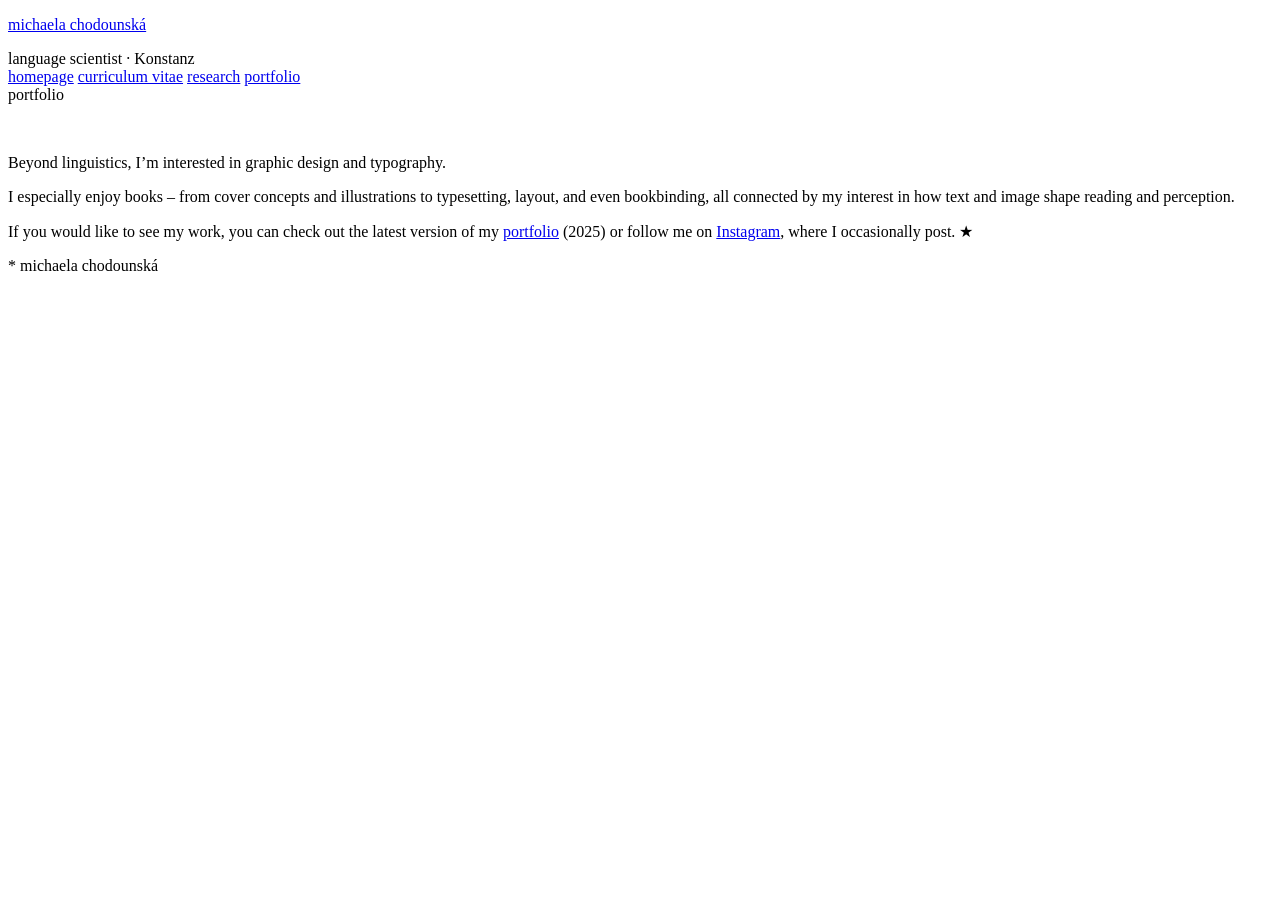
==== portfolio.html @ 99e577c2 "Add files via upload" ====
<!doctype html>
<html lang="en">
<head>
<meta charset="utf-8">
<meta name="viewport" content="width=device-width, initial-scale=1">
<title>portfolio — michaela chodounská</title>
<meta name="description" content="Graphic design and typography work by Michaela Chodounská.">
<link rel="preconnect" href="https://fonts.googleapis.com">
<link rel="preconnect" href="https://fonts.gstatic.com" crossorigin>
<link href="https://fonts.googleapis.com/css2?family=Fraunces:ital,opsz,wght@0,9..144,400;0,9..144,600;1,9..144,500&family=Inter:wght@400;500&family=IBM+Plex+Mono:wght@400;500&display=swap" rel="stylesheet">
<link rel="stylesheet" href="css/style.css">
</head>
<body>

<header class="site-header wrap">
  <p class="site-title"><a href="index.html">michaela chodounská</a></p>
  <span class="kicker">language scientist · Konstanz</span>
  <nav class="site-nav" aria-label="Primary">
    <a href="index.html">homepage</a>
    <a href="https://drive.google.com/file/d/1JT6vEESRRTLKnt_qKdF50mEAXDimj4wN/view?usp=sharing">curriculum vitae</a>
    <a href="research.html">research</a>
    <a href="portfolio.html" aria-current="page">portfolio</a>
  </nav>
</header>

<main class="wrap">

  <span class="tag">portfolio</span>

  <figure>
    <img src="assets/portfolio-1.jpg" alt="">
  </figure>

  <p class="lede">Beyond linguistics, I&rsquo;m interested in graphic design and typography.</p>

  <p>I especially enjoy books &ndash; from cover concepts and illustrations to typesetting, layout, and even bookbinding, all connected by my interest in how text and image shape reading and perception.</p>

  <p>If you would like to see my work, you can check out the latest version of my <a href="https://drive.google.com/file/d/1Y7jTH3RD_hRSAv4AWjXNLUqJDQShPltS/view?usp=sharing">portfolio</a> (2025) or follow me on <a href="https://www.instagram.com/slovce.m/?hl=cs">Instagram</a>, where I occasionally post. &#9733;</p>

</main>

<footer class="wrap">
  <span class="star">*</span> michaela chodounská
</footer>

</body>
</html>
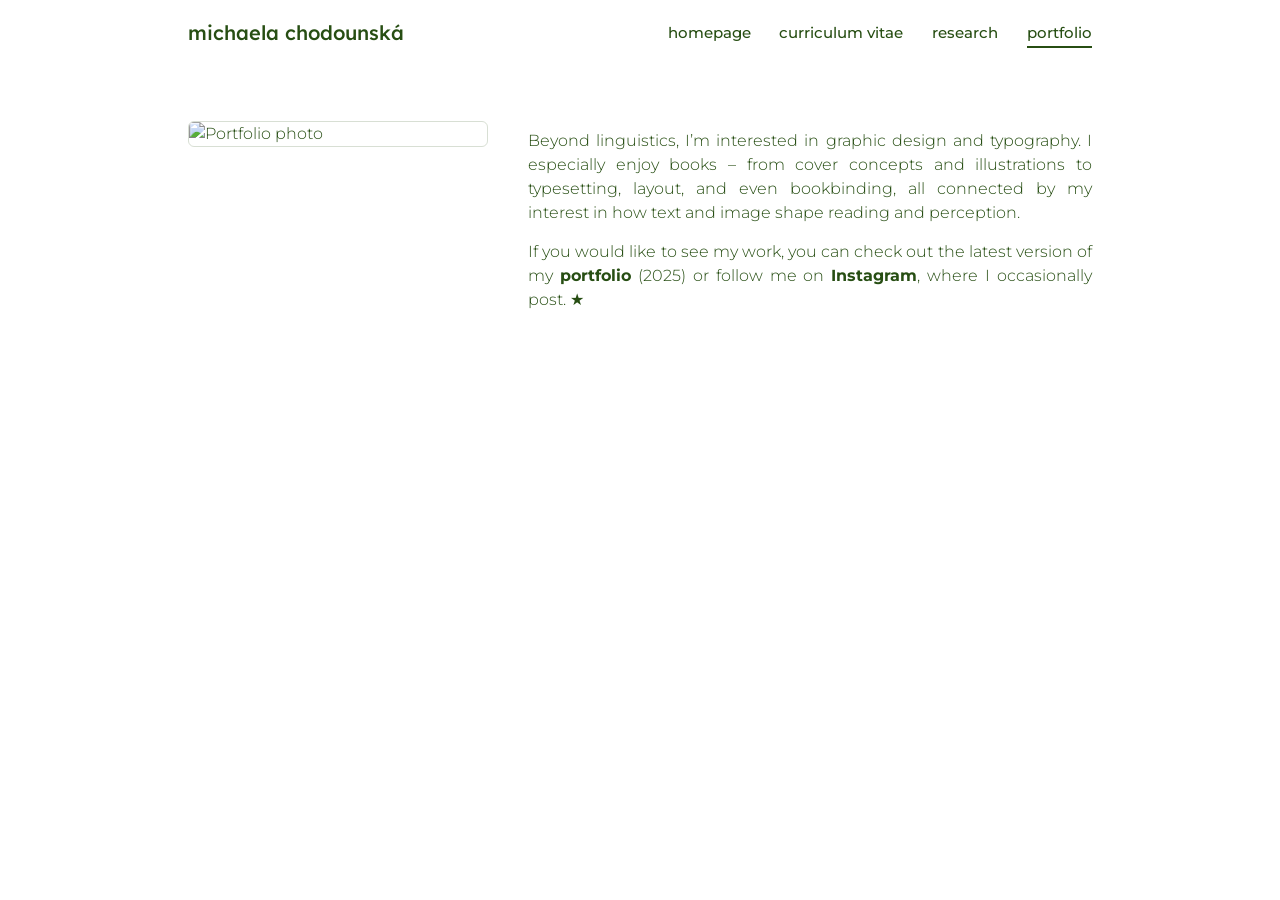
==== commit 92888b35: "Add files via upload" ====
--- a/portfolio.html
+++ b/portfolio.html
@@ -1,47 +1,42 @@
-<!doctype html>
+<!DOCTYPE html>
 <html lang="en">
 <head>
-<meta charset="utf-8">
+<meta charset="UTF-8">
 <meta name="viewport" content="width=device-width, initial-scale=1">
-<title>portfolio — michaela chodounská</title>
-<meta name="description" content="Graphic design and typography work by Michaela Chodounská.">
-<link rel="preconnect" href="https://fonts.googleapis.com">
-<link rel="preconnect" href="https://fonts.gstatic.com" crossorigin>
-<link href="https://fonts.googleapis.com/css2?family=Fraunces:ital,opsz,wght@0,9..144,400;0,9..144,600;1,9..144,500&family=Inter:wght@400;500&family=IBM+Plex+Mono:wght@400;500&display=swap" rel="stylesheet">
-<link rel="stylesheet" href="css/style.css">
+<title>michaela chodounská - portfolio</title>
+<link rel="stylesheet" href="style.css">
 </head>
 <body>
 
-<header class="site-header wrap">
-  <p class="site-title"><a href="index.html">michaela chodounská</a></p>
-  <span class="kicker">language scientist · Konstanz</span>
-  <nav class="site-nav" aria-label="Primary">
-    <a href="index.html">homepage</a>
-    <a href="https://drive.google.com/file/d/1JT6vEESRRTLKnt_qKdF50mEAXDimj4wN/view?usp=sharing">curriculum vitae</a>
-    <a href="research.html">research</a>
-    <a href="portfolio.html" aria-current="page">portfolio</a>
-  </nav>
+<header class="site-header">
+  <div class="header-inner">
+    <a class="brand" href="index.html">
+      <span>michaela chodounská</span>
+    </a>
+    <nav class="site-nav" aria-label="Main">
+      <ul>
+        <li><a href="index.html">homepage</a></li>
+        <li><a href="cv.pdf">curriculum vitae</a></li>
+        <li><a href="research.html">research</a></li>
+        <li><a href="portfolio.html" aria-current="page">portfolio</a></li>
+      </ul>
+    </nav>
+  </div>
 </header>
 
-<main class="wrap">
+<main>
+  <div class="two-col">
+    <div class="photo-col">
+      <img src="images/portfolio-photo.jpg" alt="Portfolio photo">
+    </div>
 
-  <span class="tag">portfolio</span>
+    <div class="text-col">
+      <p class="lede">Beyond linguistics, I&rsquo;m interested in graphic design and typography. I especially enjoy books &ndash; from cover concepts and illustrations to typesetting, layout, and even bookbinding, all connected by my interest in how text and image shape reading and perception.</p>
 
-  <figure>
-    <img src="assets/portfolio-1.jpg" alt="">
-  </figure>
-
-  <p class="lede">Beyond linguistics, I&rsquo;m interested in graphic design and typography.</p>
-
-  <p>I especially enjoy books &ndash; from cover concepts and illustrations to typesetting, layout, and even bookbinding, all connected by my interest in how text and image shape reading and perception.</p>
-
-  <p>If you would like to see my work, you can check out the latest version of my <a href="https://drive.google.com/file/d/1Y7jTH3RD_hRSAv4AWjXNLUqJDQShPltS/view?usp=sharing">portfolio</a> (2025) or follow me on <a href="https://www.instagram.com/slovce.m/?hl=cs">Instagram</a>, where I occasionally post. &#9733;</p>
-
+      <p>If you would like to see my work, you can check out the latest version of my <a class="underline-link" href="https://drive.google.com/file/d/1Y7jTH3RD_hRSAv4AWjXNLUqJDQShPltS/view?usp=sharing">portfolio</a> (2025) or follow me on <a class="underline-link" href="https://www.instagram.com/slovce.m/?hl=cs">Instagram</a>, where I occasionally post. &#9733;</p>
+    </div>
+  </div>
 </main>
-
-<footer class="wrap">
-  <span class="star">*</span> michaela chodounská
-</footer>
 
 </body>
 </html>
--- a/style.css
+++ b/style.css
@@ -0,0 +1,246 @@
+@import url('https://fonts.googleapis.com/css2?family=Lexend:wght@400;500;600&family=Montserrat:wght@300;400;500;700&display=swap');
+
+:root {
+  --green: #274e13;
+  --green-soft: rgba(39, 78, 19, 0.72);
+  --bg: #ffffff;
+  --rule: rgba(39, 78, 19, 0.18);
+  --rule-strong: rgba(39, 78, 19, 0.4);
+  --max: 1000px;
+}
+
+* { box-sizing: border-box; }
+
+body {
+  margin: 0;
+  background: var(--bg);
+  color: var(--green);
+  font-family: 'Montserrat', Arial, sans-serif;
+  font-weight: 300;
+  font-size: 12pt;
+  line-height: 1.5;
+  -webkit-font-smoothing: antialiased;
+}
+
+a {
+  color: inherit;
+  text-decoration: none;
+}
+a.underline-link {
+  font-weight: 700;
+}
+a.underline-link:hover { text-decoration: underline; }
+
+a:focus-visible, button:focus-visible {
+  outline: 2px solid var(--green);
+  outline-offset: 2px;
+}
+
+h1, h2 {
+  font-family: 'Lexend', Arial, sans-serif;
+  font-weight: 500;
+  margin: 0;
+  color: var(--green);
+}
+
+/* ---------- Header ---------- */
+.header-inner {
+  max-width: var(--max);
+  margin: 0 auto;
+  padding: 1.1rem clamp(1.25rem, 4vw, 3rem);
+  display: flex;
+  align-items: center;
+  justify-content: space-between;
+  flex-wrap: wrap;
+  gap: 1rem 2rem;
+}
+
+.brand {
+  display: flex;
+  align-items: center;
+  gap: 0.7rem;
+}
+
+.brand img {
+  width: 38px;
+  height: 38px;
+  border-radius: 50%;
+  object-fit: cover;
+  border: 1px solid var(--rule);
+}
+
+.brand span {
+  font-family: 'Lexend', Arial, sans-serif;
+  font-weight: 500;
+  font-size: 15pt;
+}
+
+nav.site-nav ul {
+  list-style: none;
+  display: flex;
+  flex-wrap: wrap;
+  gap: 0.5rem 1.8rem;
+  margin: 0;
+  padding: 0;
+}
+
+nav.site-nav a {
+  font-family: 'Montserrat', Arial, sans-serif;
+  font-weight: 500;
+  font-size: 11.5pt;
+  padding: 0.3rem 0;
+  border-bottom: 2px solid transparent;
+}
+
+nav.site-nav a:hover {
+  border-bottom-color: var(--green-soft);
+}
+
+nav.site-nav a[aria-current="page"] {
+  border-bottom-color: var(--green);
+}
+
+/* ---------- Main ---------- */
+main {
+  max-width: var(--max);
+  margin: 0 auto;
+  padding: clamp(2rem, 5vw, 3.5rem) clamp(1.25rem, 4vw, 3rem) 4rem;
+}
+
+.hero {
+  display: grid;
+  grid-template-columns: minmax(0, 1fr) 300px;
+  gap: 2.5rem;
+  align-items: start;
+  margin-bottom: 1rem;
+}
+
+@media (max-width: 720px) {
+  .hero {
+    grid-template-columns: 1fr;
+  }
+  .hero .portrait-wrap {
+    order: -1;
+  }
+}
+
+.portrait-wrap img {
+  width: 100%;
+  border-radius: 6px;
+  border: 1px solid var(--rule);
+  display: block;
+}
+
+/* Two-column page: left column photo only, right column all text */
+.two-col {
+  display: grid;
+  grid-template-columns: 300px minmax(0, 1fr);
+  gap: 2.5rem;
+  align-items: start;
+}
+
+@media (max-width: 720px) {
+  .two-col {
+    grid-template-columns: 1fr;
+  }
+  .two-col .photo-col {
+    order: -1;
+  }
+}
+
+.photo-col img {
+  width: 100%;
+  border-radius: 6px;
+  border: 1px solid var(--rule);
+  display: block;
+  position: sticky;
+  top: 2rem;
+}
+
+.signature-wrap {
+  margin-top: 2rem;
+}
+.signature-wrap img {
+  max-width: 260px;
+  width: 100%;
+  display: block;
+}
+
+/* Two equal text columns (research, etc.) */
+.two-col-text {
+  display: grid;
+  grid-template-columns: 1fr 1fr;
+  gap: 3rem;
+  align-items: start;
+}
+
+@media (max-width: 720px) {
+  .two-col-text {
+    grid-template-columns: 1fr;
+  }
+}
+
+.col-lists .section-title {
+  font-size: 17pt;
+}
+
+.subsection {
+  border-left: 2px solid var(--rule-strong);
+  padding-left: 1.1rem;
+  margin-bottom: 2rem;
+}
+.subsection:last-child {
+  margin-bottom: 0;
+}
+
+h1.page-title {
+  font-size: 26pt;
+  margin-bottom: 0.75rem;
+}
+
+h2.section-title {
+  font-size: 15pt;
+  margin: 2.5rem 0 0.6rem;
+}
+
+p {
+  text-align: justify;
+  margin: 0 0 0.9rem;
+}
+
+.lede {
+  margin-top: 0.5rem;
+}
+
+.bold {
+  font-weight: 700;
+}
+
+section.block {
+  margin-top: 1.5rem;
+}
+
+.entry {
+  margin-bottom: 1.3rem;
+}
+.entry .when {
+  display: block;
+  font-family: 'Helvetica Neue', Arial, sans-serif;
+  font-weight: 300;
+  font-size: 9pt;
+  color: var(--green-soft);
+  margin-bottom: 0.15rem;
+}
+.entry .venue {
+  font-size: 10.5pt;
+  color: var(--green-soft);
+}
+
+footer.site-footer {
+  text-align: center;
+  font-family: 'Helvetica Neue', Arial, sans-serif;
+  font-weight: 300;
+  font-size: 8pt;
+  color: var(--green-soft);
+  padding: 2rem 1rem 3rem;
+}
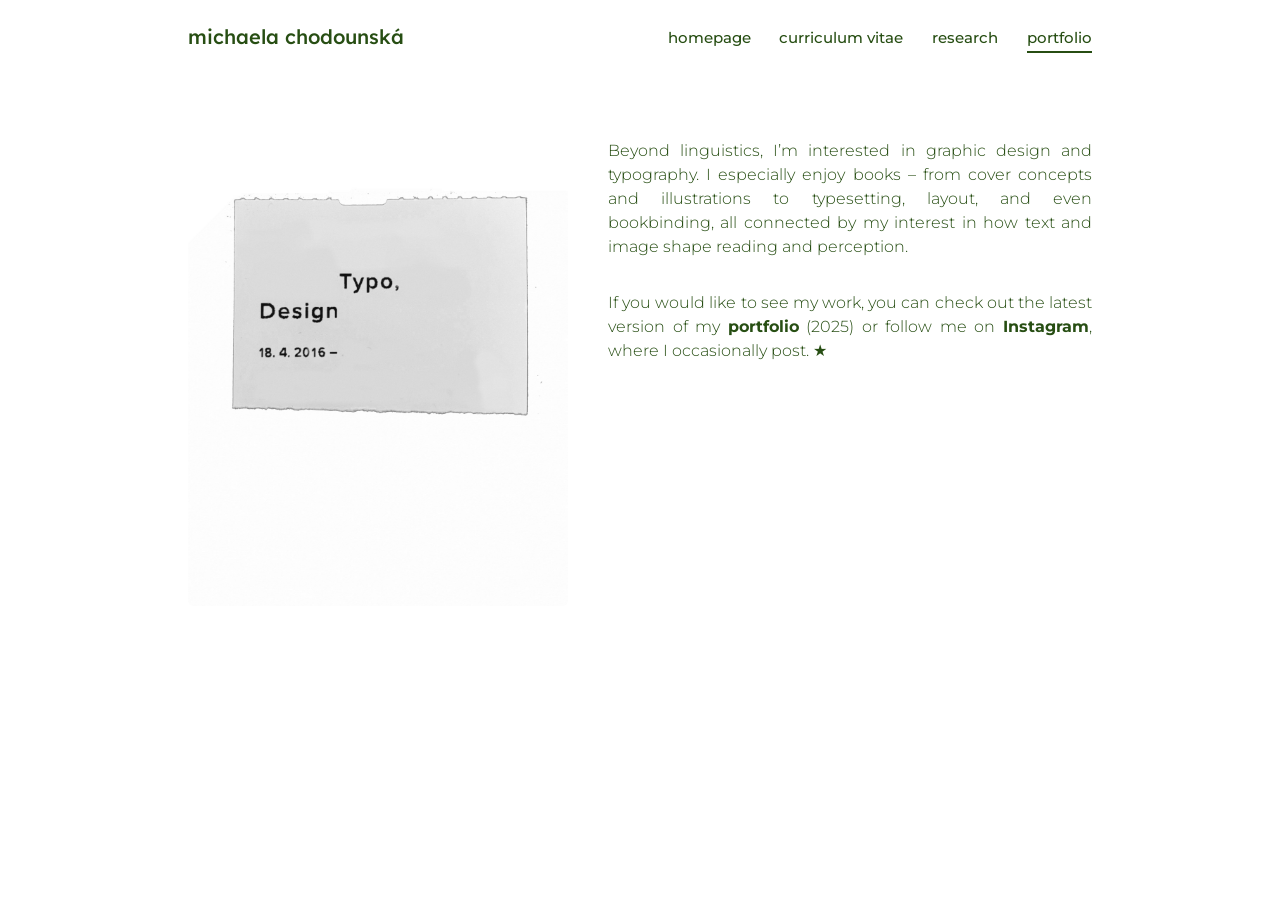
==== commit 92d9d239: "Update portfolio.html" ====
--- a/portfolio.html
+++ b/portfolio.html
@@ -4,6 +4,7 @@
 <meta charset="UTF-8">
 <meta name="viewport" content="width=device-width, initial-scale=1">
 <title>michaela chodounská - portfolio</title>
+<link rel="icon" type="image/png" href="images/favicon.png">
 <link rel="stylesheet" href="style.css">
 </head>
 <body>
--- a/style.css
+++ b/style.css
@@ -47,7 +47,7 @@
 .header-inner {
   max-width: var(--max);
   margin: 0 auto;
-  padding: 1.1rem clamp(1.25rem, 4vw, 3rem);
+  padding: 1.4rem clamp(1.25rem, 4vw, 3rem);
   display: flex;
   align-items: center;
   justify-content: space-between;
@@ -64,9 +64,7 @@
 .brand img {
   width: 38px;
   height: 38px;
-  border-radius: 50%;
   object-fit: cover;
-  border: 1px solid var(--rule);
 }
 
 .brand span {
@@ -134,7 +132,7 @@
 /* Two-column page: left column photo only, right column all text */
 .two-col {
   display: grid;
-  grid-template-columns: 300px minmax(0, 1fr);
+  grid-template-columns: 380px minmax(0, 1fr);
   gap: 2.5rem;
   align-items: start;
 }
@@ -151,7 +149,6 @@
 .photo-col img {
   width: 100%;
   border-radius: 6px;
-  border: 1px solid var(--rule);
   display: block;
   position: sticky;
   top: 2rem;
@@ -159,11 +156,12 @@
 
 .signature-wrap {
   margin-top: 2rem;
+  text-align: center;
 }
 .signature-wrap img {
-  max-width: 260px;
+  max-width: 320px;
   width: 100%;
-  display: block;
+  display: inline-block;
 }
 
 /* Two equal text columns (research, etc.) */
@@ -210,6 +208,7 @@
 
 .lede {
   margin-top: 0.5rem;
+  margin-bottom: 2rem;
 }
 
 .bold {
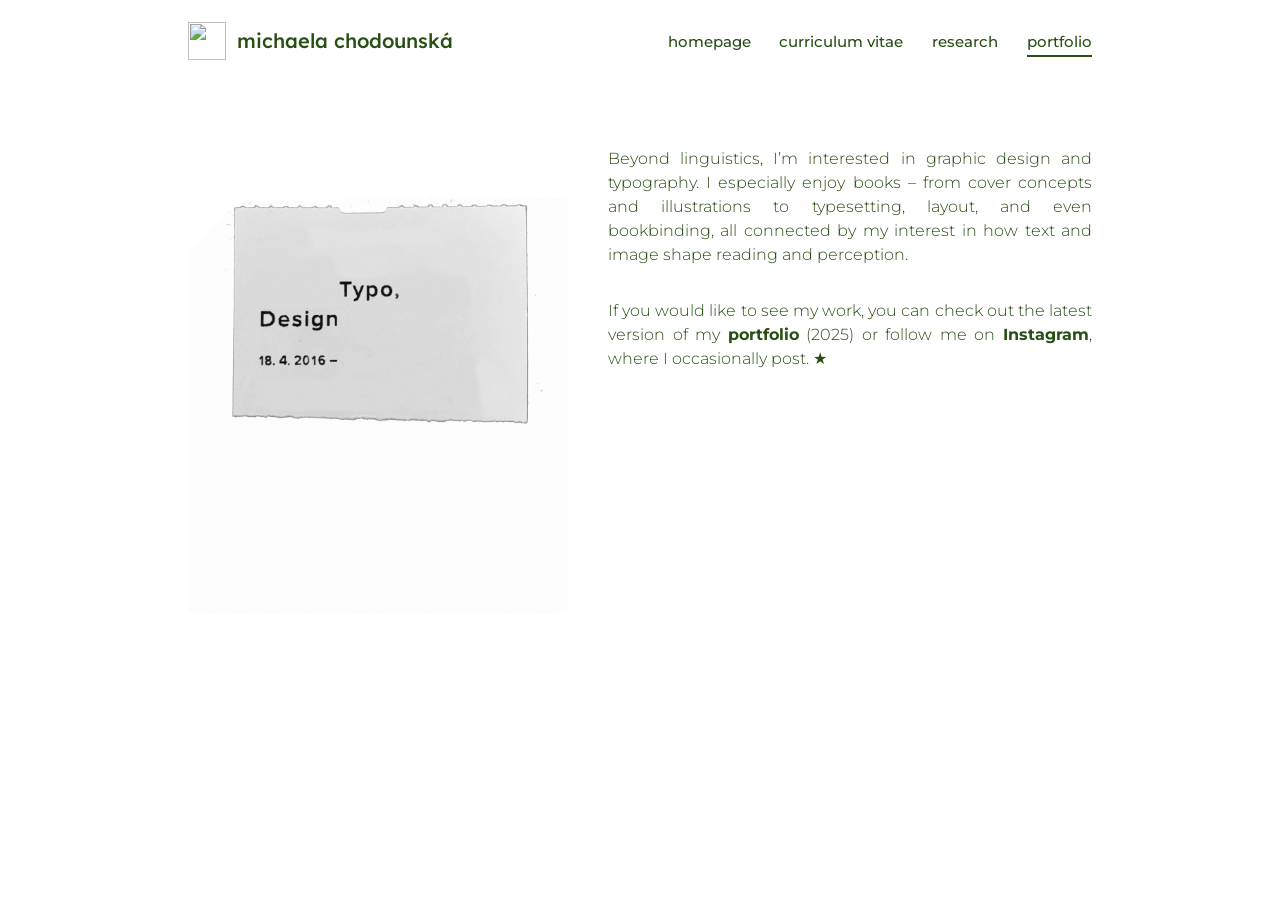
==== commit 67a34f38: "Update portfolio.html" ====
--- a/portfolio.html
+++ b/portfolio.html
@@ -12,6 +12,7 @@
 <header class="site-header">
   <div class="header-inner">
     <a class="brand" href="index.html">
+      <img src="images/header-logo.jpg" alt="">
       <span>michaela chodounská</span>
     </a>
     <nav class="site-nav" aria-label="Main">
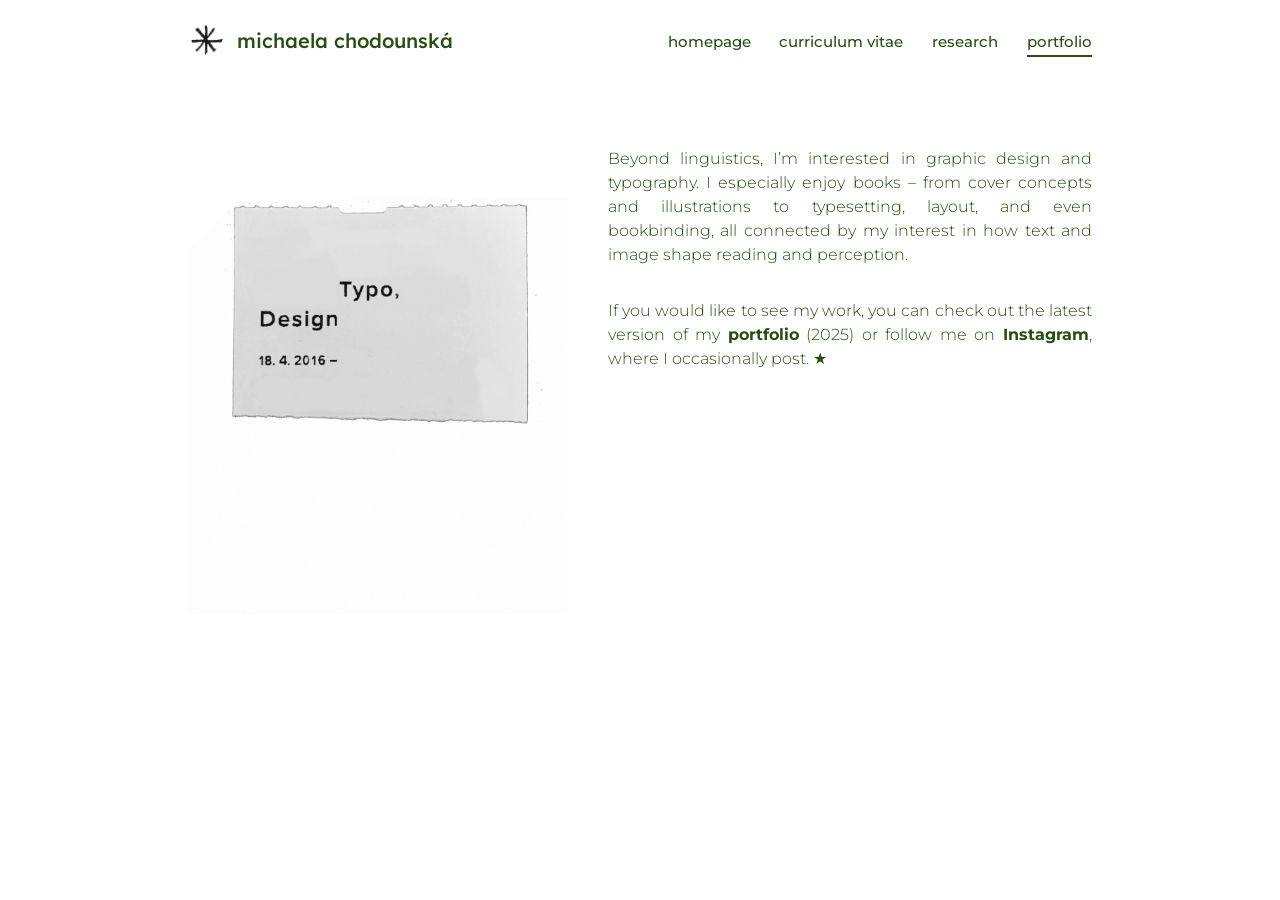
==== commit e3cb22b2: "Update portfolio.html" ====
--- a/portfolio.html
+++ b/portfolio.html
@@ -12,7 +12,7 @@
 <header class="site-header">
   <div class="header-inner">
     <a class="brand" href="index.html">
-      <img src="images/header-logo.jpg" alt="">
+      <img src="images/favicon.png" alt="">
       <span>michaela chodounská</span>
     </a>
     <nav class="site-nav" aria-label="Main">
--- a/style.css
+++ b/style.css
@@ -215,6 +215,10 @@
   font-weight: 700;
 }
 
+b, strong {
+  font-weight: 700;
+}
+
 section.block {
   margin-top: 1.5rem;
 }
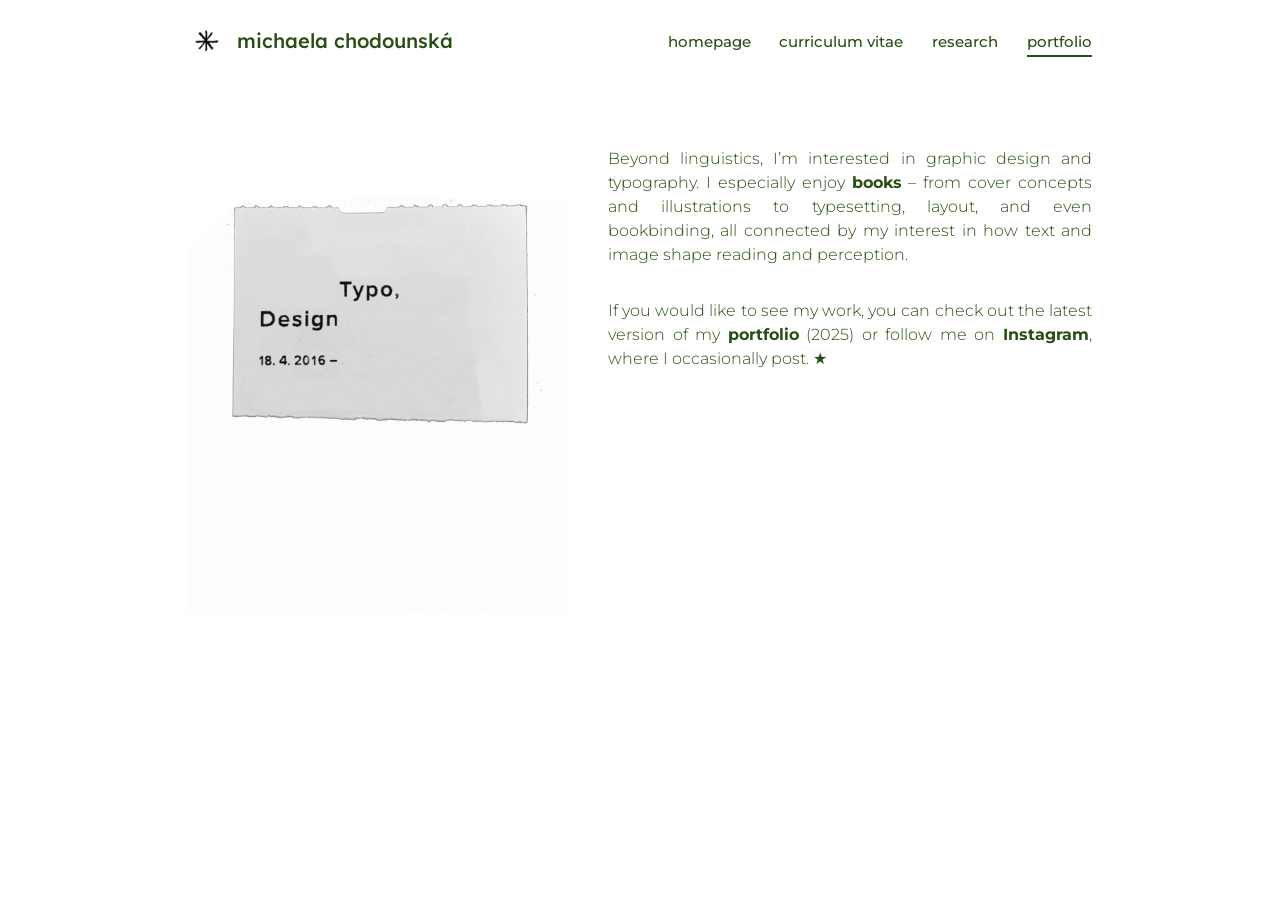
==== commit 0391991d: "Update portfolio.html" ====
--- a/portfolio.html
+++ b/portfolio.html
@@ -33,7 +33,7 @@
     </div>
 
     <div class="text-col">
-      <p class="lede">Beyond linguistics, I&rsquo;m interested in graphic design and typography. I especially enjoy books &ndash; from cover concepts and illustrations to typesetting, layout, and even bookbinding, all connected by my interest in how text and image shape reading and perception.</p>
+      <p class="lede">Beyond linguistics, I&rsquo;m interested in graphic design and typography. I especially enjoy <b>books</b> &ndash; from cover concepts and illustrations to typesetting, layout, and even bookbinding, all connected by my interest in how text and image shape reading and perception.</p>
 
       <p>If you would like to see my work, you can check out the latest version of my <a class="underline-link" href="https://drive.google.com/file/d/1Y7jTH3RD_hRSAv4AWjXNLUqJDQShPltS/view?usp=sharing">portfolio</a> (2025) or follow me on <a class="underline-link" href="https://www.instagram.com/slovce.m/?hl=cs">Instagram</a>, where I occasionally post. &#9733;</p>
     </div>
--- a/style.css
+++ b/style.css
@@ -155,12 +155,12 @@
 }
 
 .signature-wrap {
-  margin-top: 2rem;
+  margin-top: 1rem;
   text-align: center;
 }
 .signature-wrap img {
-  max-width: 320px;
-  width: 100%;
+  max-width: 350px;
+  width: 110%;
   display: inline-block;
 }
 
